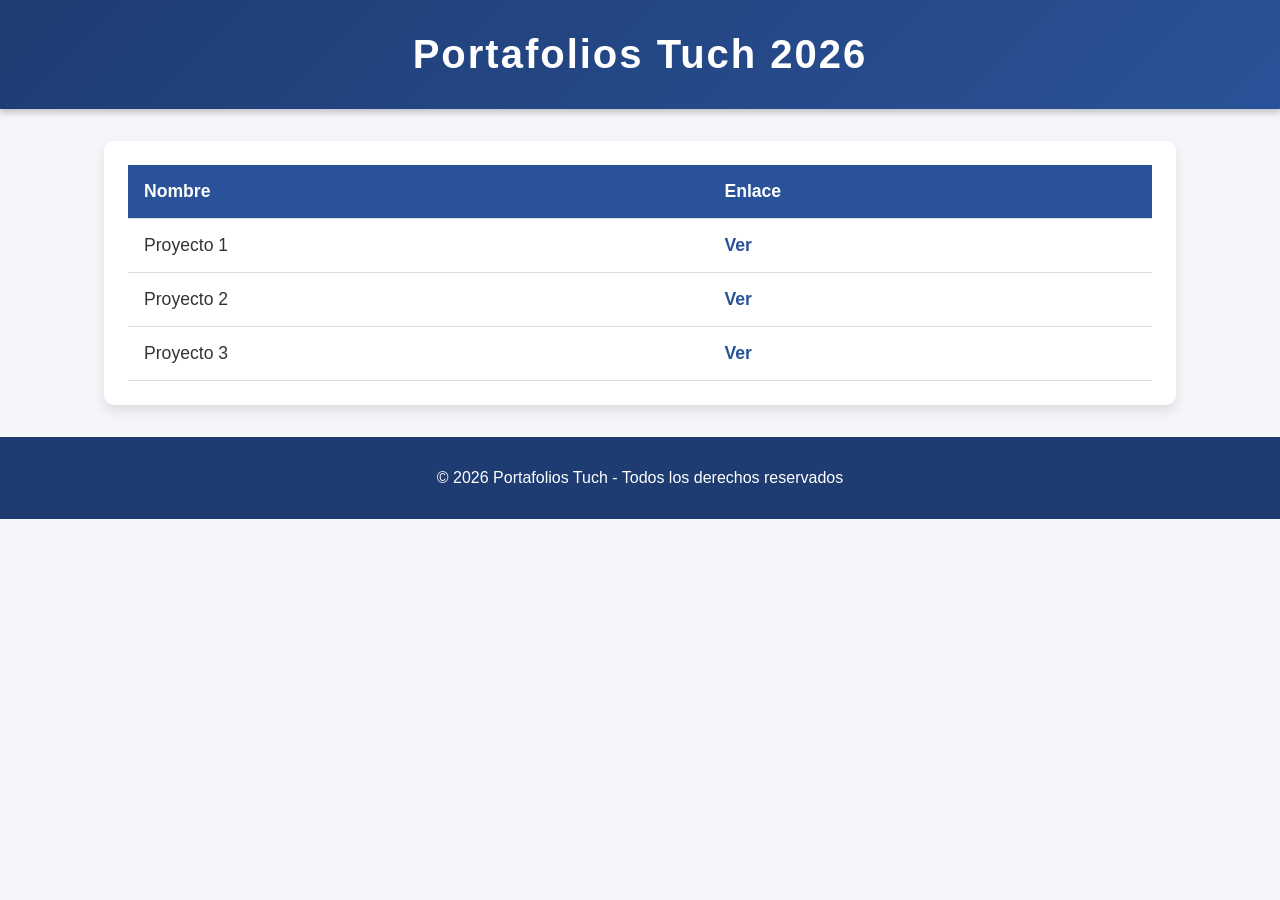
==== index.html @ 4326893e "primer repo" ====
<!DOCTYPE html>
<html lang="es">
<head>
    <meta charset="UTF-8">
    <meta name="viewport" content="width=device-width, initial-scale=1.0">
    <title>Portafolios Tuch 2026</title>
    <link rel="stylesheet" href="style.css">
</head>
<body>
    <!-- Header -->
    <header>
        <h1>Portafolios Tuch 2026</h1>
    </header>

    <!-- Sección principal -->
    <main>
        <section class="tabla-portafolio">
            <table>
                <thead>
                    <tr>
                        <th>Nombre</th>
                        <th>Enlace</th>
                    </tr>
                </thead>
                <tbody>
                    <tr>
                        <td>Proyecto 1</td>
                        <td><a href="proyecto1.html" target="_blank">Ver</a></td>
                    </tr>
                    <tr>
                        <td>Proyecto 2</td>
                        <td><a href="proyecto2.html" target="_blank">Ver</a></td>
                    </tr>
                    <tr>
                        <td>Proyecto 3</td>
                        <td><a href="proyecto3.html" target="_blank">Ver</a></td>
                    </tr>
                </tbody>
            </table>
        </section>
    </main>

    <!-- Footer -->
    <footer>
        <p>&copy; 2026 Portafolios Tuch - Todos los derechos reservados</p>
    </footer>
</body>
</html>
---- style.css ----
/* Estilos generales */
body {
    font-family: 'Segoe UI', Tahoma, Geneva, Verdana, sans-serif;
    margin: 0;
    background: #f4f6f9;
    color: #333;
}

/* Header */
header {
    background: linear-gradient(135deg, #1e3c72, #2a5298);
    color: white;
    text-align: center;
    padding: 2rem 0;
    box-shadow: 0 4px 6px rgba(0,0,0,0.2);
}

header h1 {
    margin: 0;
    font-size: 2.5rem;
    letter-spacing: 2px;
}

/* Tabla */
.tabla-portafolio {
    width: 80%;
    margin: 2rem auto;
    background: white;
    padding: 1.5rem;
    border-radius: 10px;
    box-shadow: 0 6px 12px rgba(0,0,0,0.1);
}

table {
    width: 100%;
    border-collapse: collapse;
    font-size: 1.1rem;
}

thead {
    background: #2a5298;
    color: white;
}

th, td {
    padding: 1rem;
    text-align: left;
    border-bottom: 1px solid #ddd;
}

tr:hover {
    background: #f0f4ff;
}

a {
    color: #2a5298;
    text-decoration: none;
    font-weight: bold;
}

a:hover {
    text-decoration: underline;
}

/* Footer */
footer {
    text-align: center;
    padding: 1rem;
    background: #1e3c72;
    color: white;
    margin-top: 2rem;
}
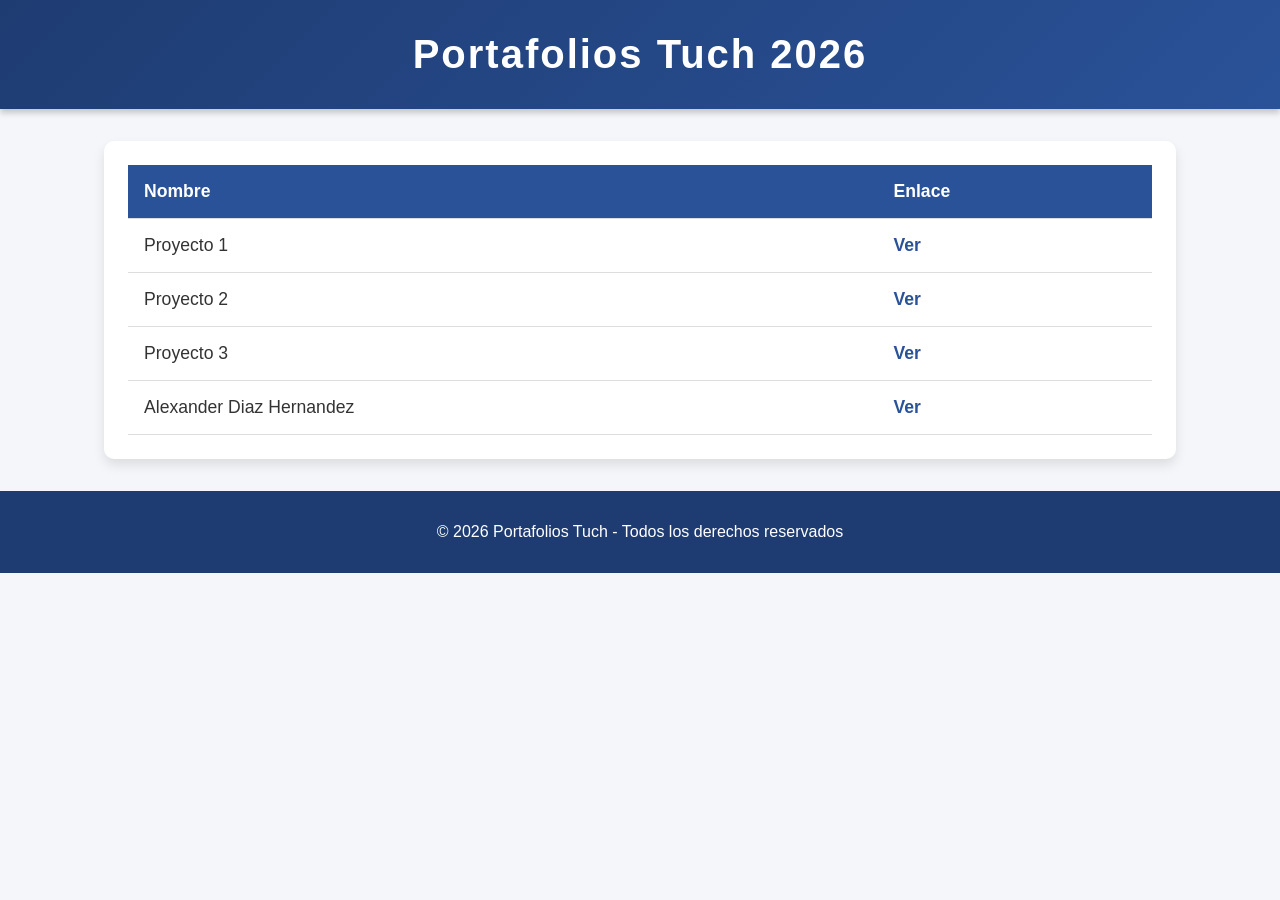
==== commit 47cecf1b: "Cree un nuevo documento llamado Alexander.html, coloque el propio estilo llamado estiloalexander.css" ====
--- a/index.html
+++ b/index.html
@@ -35,6 +35,10 @@
                         <td>Proyecto 3</td>
                         <td><a href="proyecto3.html" target="_blank">Ver</a></td>
                     </tr>
+                    <tr>
+                        <td>Alexander Diaz Hernandez</td>
+                        <td><a href="Alexander.html" target="_blank">Ver</a></td>
+                    </tr>
                 </tbody>
             </table>
         </section>
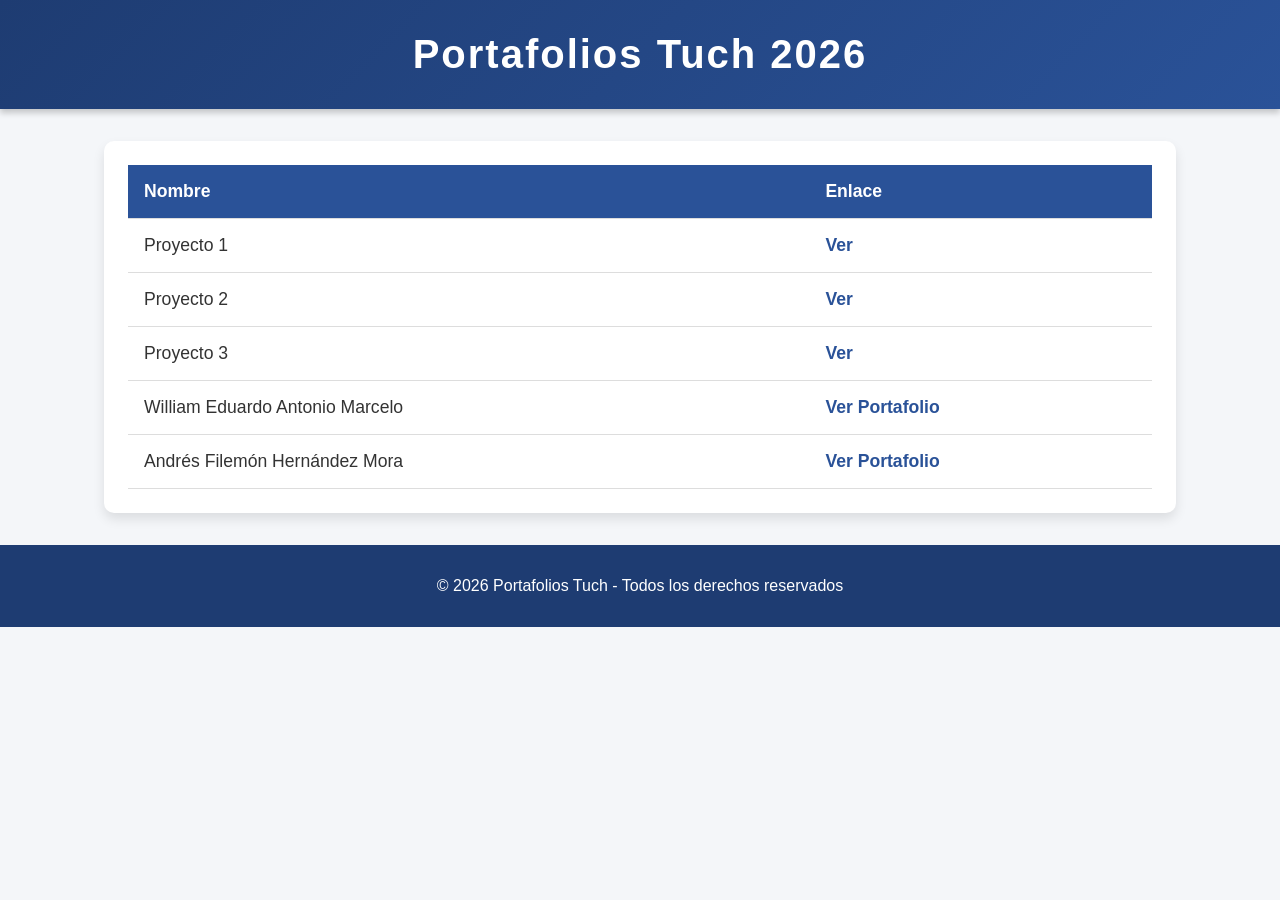
==== commit 8c70dfe3: "Curriculum vitae de William y andres" ====
--- a/index.html
+++ b/index.html
@@ -36,8 +36,12 @@
                         <td><a href="proyecto3.html" target="_blank">Ver</a></td>
                     </tr>
                     <tr>
-                        <td>Alexander Diaz Hernandez</td>
-                        <td><a href="Alexander.html" target="_blank">Ver</a></td>
+                        <td>William Eduardo Antonio Marcelo</td>
+                        <td><a href="CV_Willy.html" target="_blank">Ver Portafolio</a></td>
+                    </tr>
+                    <tr>
+                        <td>Andrés Filemón Hernández Mora</td>
+                        <td><a href="CV_Andres.html" target="_blank">Ver Portafolio</a></td>
                     </tr>
                 </tbody>
             </table>
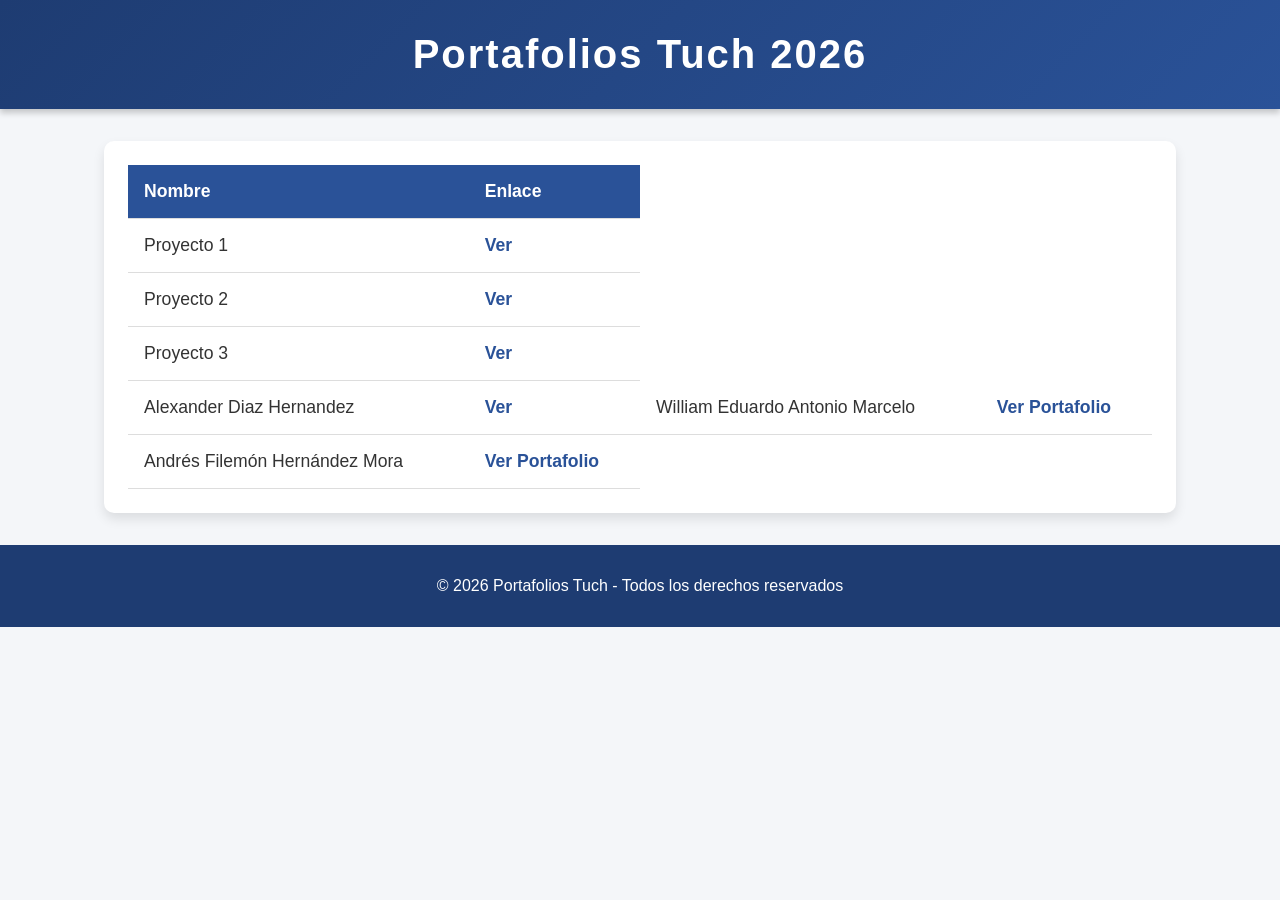
==== commit 887d7f94: "Merge branch 'master' into rama_alex" ====
--- a/index.html
+++ b/index.html
@@ -36,6 +36,8 @@
                         <td><a href="proyecto3.html" target="_blank">Ver</a></td>
                     </tr>
                     <tr>
+                        <td>Alexander Diaz Hernandez</td>
+                        <td><a href="Alexander.html" target="_blank">Ver</a></td>
                         <td>William Eduardo Antonio Marcelo</td>
                         <td><a href="CV_Willy.html" target="_blank">Ver Portafolio</a></td>
                     </tr>
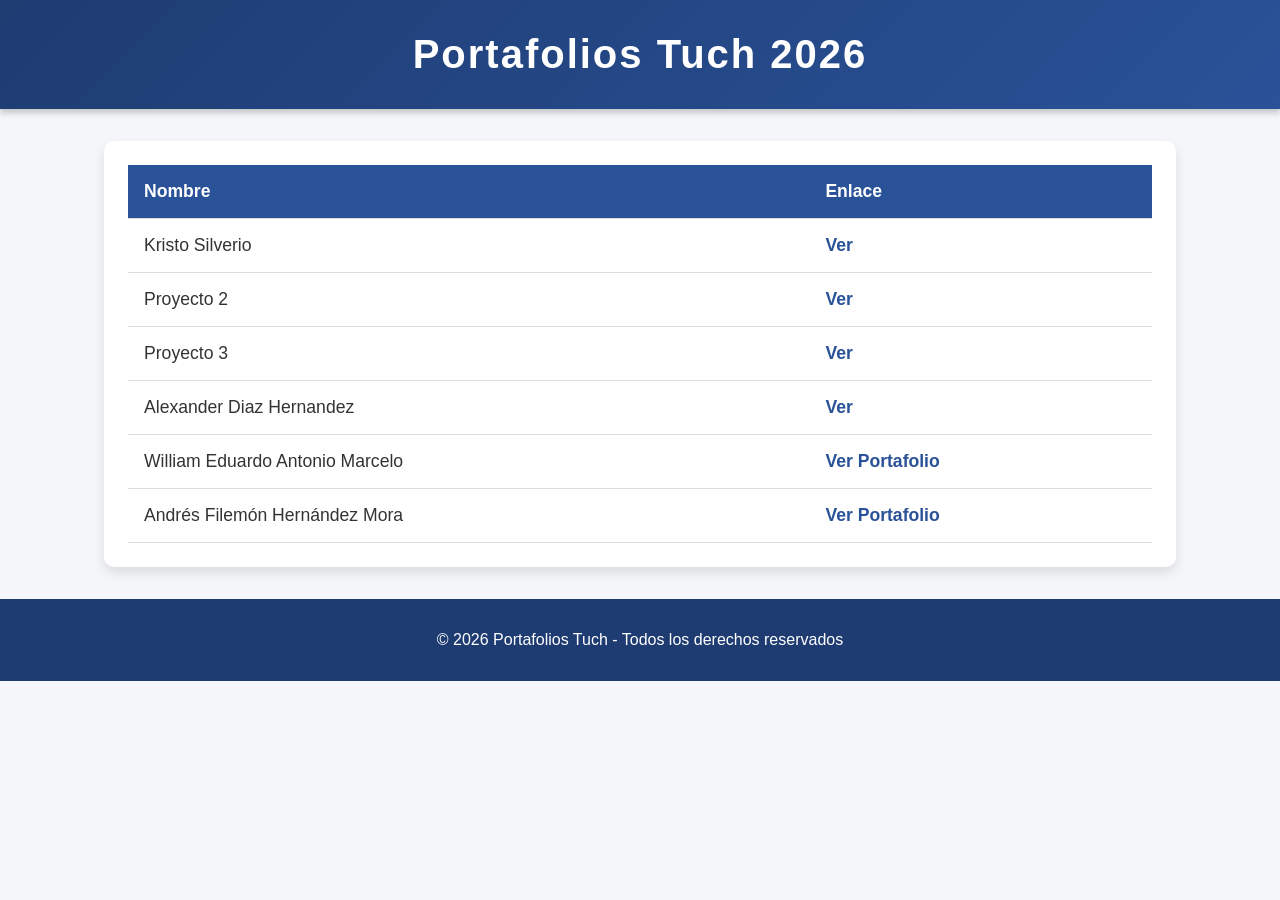
==== commit fd703232: "añadi un html con el nombre kristo" ====
--- a/index.html
+++ b/index.html
@@ -24,8 +24,8 @@
                 </thead>
                 <tbody>
                     <tr>
-                        <td>Proyecto 1</td>
-                        <td><a href="proyecto1.html" target="_blank">Ver</a></td>
+                        <td>Kristo Silverio</td>
+                        <td><a href="kristo.html" target="_blank">Ver</a></td>
                     </tr>
                     <tr>
                         <td>Proyecto 2</td>
@@ -38,6 +38,7 @@
                     <tr>
                         <td>Alexander Diaz Hernandez</td>
                         <td><a href="Alexander.html" target="_blank">Ver</a></td>
+                        <tr></tr>
                         <td>William Eduardo Antonio Marcelo</td>
                         <td><a href="CV_Willy.html" target="_blank">Ver Portafolio</a></td>
                     </tr>
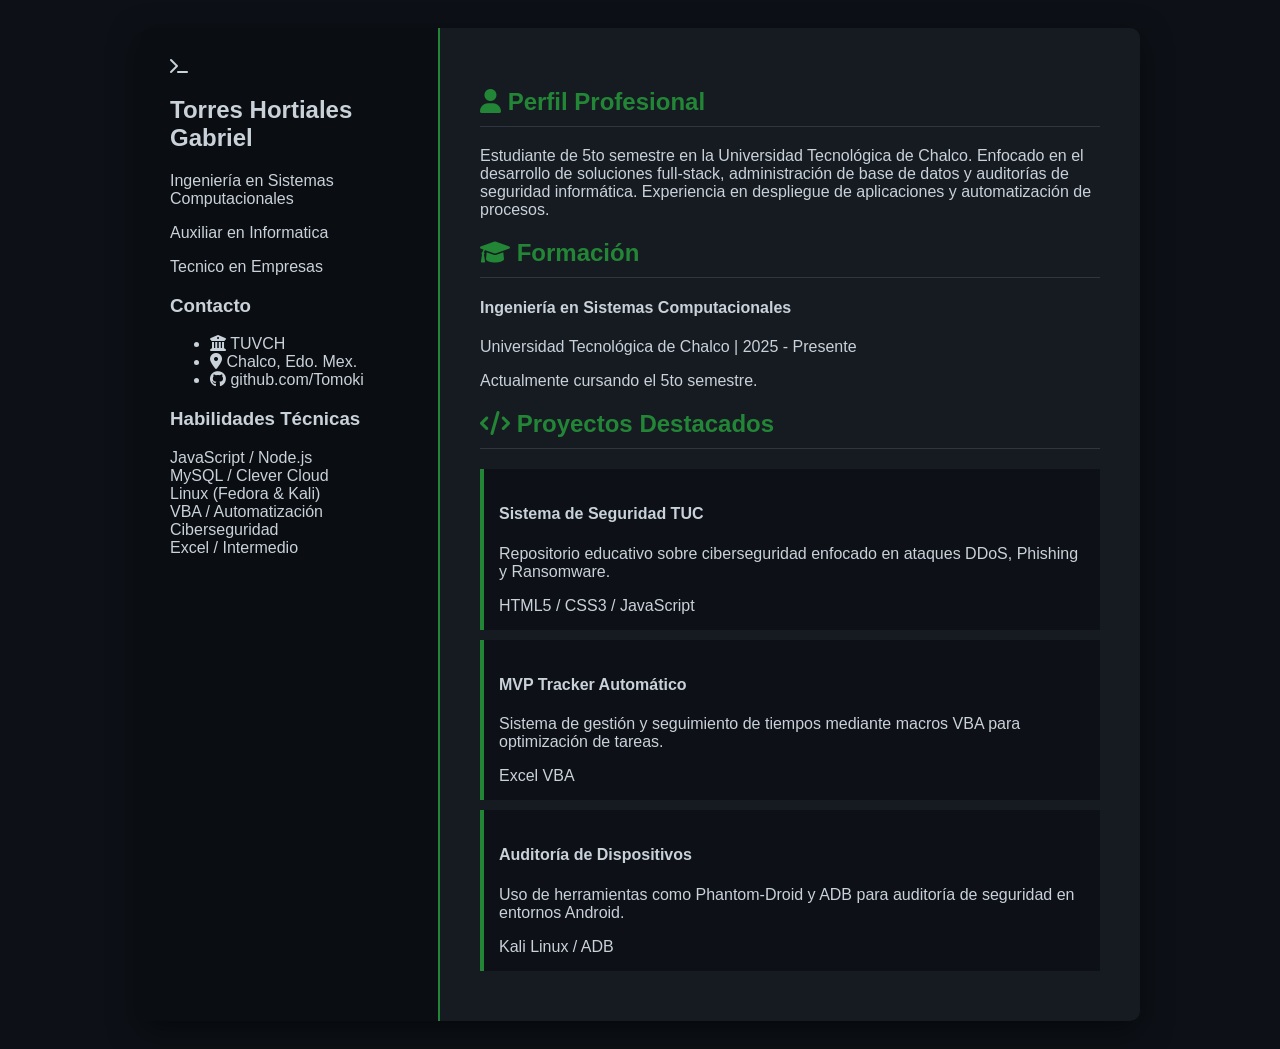
==== commit 0ec18cf2: "Add files via upload" ====
--- a/index.html
+++ b/index.html
@@ -1,59 +1,88 @@
-<!DOCTYPE html>
-<html lang="es">
-<head>
-    <meta charset="UTF-8">
-    <meta name="viewport" content="width=device-width, initial-scale=1.0">
-    <title>Portafolios Tuch 2026</title>
-    <link rel="stylesheet" href="style.css">
-</head>
-<body>
-    <!-- Header -->
-    <header>
-        <h1>Portafolios Tuch 2026</h1>
-    </header>
-
-    <!-- Sección principal -->
-    <main>
-        <section class="tabla-portafolio">
-            <table>
-                <thead>
-                    <tr>
-                        <th>Nombre</th>
-                        <th>Enlace</th>
-                    </tr>
-                </thead>
-                <tbody>
-                    <tr>
-                        <td>Kristo Silverio</td>
-                        <td><a href="kristo.html" target="_blank">Ver</a></td>
-                    </tr>
-                    <tr>
-                        <td>Proyecto 2</td>
-                        <td><a href="proyecto2.html" target="_blank">Ver</a></td>
-                    </tr>
-                    <tr>
-                        <td>Proyecto 3</td>
-                        <td><a href="proyecto3.html" target="_blank">Ver</a></td>
-                    </tr>
-                    <tr>
-                        <td>Alexander Diaz Hernandez</td>
-                        <td><a href="Alexander.html" target="_blank">Ver</a></td>
-                        <tr></tr>
-                        <td>William Eduardo Antonio Marcelo</td>
-                        <td><a href="CV_Willy.html" target="_blank">Ver Portafolio</a></td>
-                    </tr>
-                    <tr>
-                        <td>Andrés Filemón Hernández Mora</td>
-                        <td><a href="CV_Andres.html" target="_blank">Ver Portafolio</a></td>
-                    </tr>
-                </tbody>
-            </table>
-        </section>
-    </main>
-
-    <!-- Footer -->
-    <footer>
-        <p>&copy; 2026 Portafolios Tuch - Todos los derechos reservados</p>
-    </footer>
-</body>
+<!DOCTYPE html>
+<html lang="es">
+<head>
+    <meta charset="UTF-8">
+    <meta name="viewport" content="width=device-width, initial-scale=1.0">
+    <title>CV | Gabriel - Ingeniería de Sistemas</title>
+    <link rel="stylesheet" href="style.css">
+    <link rel="stylesheet" href="https://cdnjs.cloudflare.com/ajax/libs/font-awesome/6.0.0/css/all.min.css">
+</head>
+<body>
+    <div class="cv-container">
+        <aside class="sidebar">
+            <header class="profile">
+                <div class="avatar">
+                    <i class="fas fa-terminal"></i>
+                </div>
+                <h1>Torres Hortiales Gabriel</h1>
+                <p class="tag">Ingeniería en Sistemas Computacionales</p>
+                <p class="tag">Auxiliar en Informatica</p>
+                <p class="tag">Tecnico en Empresas</p>
+            </header>
+
+            <section class="contact">
+                <h3>Contacto</h3>
+                <ul>
+                    <li><i class="fas fa-university"></i> TUVCH</li>
+                    <li><i class="fas fa-location-dot"></i> Chalco, Edo. Mex.</li>
+                    <li><i class="fab fa-github"></i> github.com/Tomoki</li>
+                </ul>
+            </section>
+
+            <section class="skills">
+                <h3>Habilidades Técnicas</h3>
+                <div class="skill-tag">JavaScript / Node.js</div>
+                <div class="skill-tag">MySQL / Clever Cloud</div>
+                <div class="skill-tag">Linux (Fedora & Kali)</div>
+                <div class="skill-tag">VBA / Automatización</div>
+                <div class="skill-tag">Ciberseguridad</div>
+                <div class="skill-tag">Excel / Intermedio</div>
+            </section>
+        </aside>
+
+        <main class="main-content">
+            <section class="about">
+                <h2><i class="fas fa-user"></i> Perfil Profesional</h2>
+                <p class="text-block">
+                    Estudiante de 5to semestre en la Universidad Tecnológica de Chalco. 
+                    Enfocado en el desarrollo de soluciones full-stack, administración de base de datos 
+                    y auditorías de seguridad informática. Experiencia en despliegue de aplicaciones y automatización de procesos.
+                </p>
+            </section>
+
+            <section class="education">
+                <h2><i class="fas fa-graduation-cap"></i> Formación</h2>
+                <div class="entry">
+                    <h4>Ingeniería en Sistemas Computacionales</h4>
+                    <span class="date">Universidad Tecnológica de Chalco | 2025 - Presente</span>
+                    <p>Actualmente cursando el 5to semestre.</p>
+                </div>
+            </section>
+
+            <section class="projects">
+                <h2><i class="fas fa-code"></i> Proyectos Destacados</h2>
+                
+                <div class="project-card">
+                    <h4>Sistema de Seguridad TUC</h4>
+                    <p>Repositorio educativo sobre ciberseguridad enfocado en ataques DDoS, Phishing y Ransomware.</p>
+                    <span class="tech-used">HTML5 / CSS3 / JavaScript</span>
+                </div>
+
+                <div class="project-card">
+                    <h4>MVP Tracker Automático</h4>
+                    <p>Sistema de gestión y seguimiento de tiempos mediante macros VBA para optimización de tareas.</p>
+                    <span class="tech-used">Excel VBA</span>
+                </div>
+
+                <div class="project-card">
+                    <h4>Auditoría de Dispositivos</h4>
+                    <p>Uso de herramientas como Phantom-Droid y ADB para auditoría de seguridad en entornos Android.</p>
+                    <span class="tech-used">Kali Linux / ADB</span>
+                </div>
+            </section>
+        </main>
+    </div>
+
+    <script src="script.js"></script>
+</body>
 </html>
--- a/style.css
+++ b/style.css
@@ -1,72 +1,97 @@
-/* Estilos generales */
-body {
-    font-family: 'Segoe UI', Tahoma, Geneva, Verdana, sans-serif;
-    margin: 0;
-    background: #f4f6f9;
-    color: #333;
-}
-
-/* Header */
-header {
-    background: linear-gradient(135deg, #1e3c72, #2a5298);
-    color: white;
-    text-align: center;
-    padding: 2rem 0;
-    box-shadow: 0 4px 6px rgba(0,0,0,0.2);
-}
-
-header h1 {
-    margin: 0;
-    font-size: 2.5rem;
-    letter-spacing: 2px;
-}
-
-/* Tabla */
-.tabla-portafolio {
-    width: 80%;
-    margin: 2rem auto;
-    background: white;
-    padding: 1.5rem;
-    border-radius: 10px;
-    box-shadow: 0 6px 12px rgba(0,0,0,0.1);
-}
-
-table {
-    width: 100%;
-    border-collapse: collapse;
-    font-size: 1.1rem;
-}
-
-thead {
-    background: #2a5298;
-    color: white;
-}
-
-th, td {
-    padding: 1rem;
-    text-align: left;
-    border-bottom: 1px solid #ddd;
-}
-
-tr:hover {
-    background: #f0f4ff;
-}
-
-a {
-    color: #2a5298;
-    text-decoration: none;
-    font-weight: bold;
-}
-
-a:hover {
-    text-decoration: underline;
-}
-
-/* Footer */
-footer {
-    text-align: center;
-    padding: 1rem;
-    background: #1e3c72;
-    color: white;
-    margin-top: 2rem;
+:root {
+    --bg-color: #0d1117;
+    --card-bg: #161b22;
+    --text-color: #c9d1d9;
+    --accent-color: #238636; /* Verde tipo terminal */
+}
+
+body {
+    font-family: 'Segoe UI', Tahoma, Geneva, Verdana, sans-serif;
+    background-color: var(--bg-color);
+    color: var(--text-color);
+    display: flex;
+    justify-content: center;
+    padding: 20px;
+}
+
+.cv-container {
+    display: grid;
+    grid-template-columns: 300px 1fr;
+    max-width: 1000px;
+    background: var(--card-bg);
+    border-radius: 10px;
+    overflow: hidden;
+    box-shadow: 0 10px 30px rgba(0,0,0,0.5);
+}
+
+.sidebar {
+    background-color: #0a0d12;
+    padding: 30px;
+    border-right: 2px solid var(--accent-color);
+}
+
+.main-content {
+    padding: 40px;
+}
+
+h2 {
+    color: var(--accent-color);
+    border-bottom: 1px solid #30363d;
+    padding-bottom: 10px;
+}
+
+.project-card {
+    background: #0d1117;
+    padding: 15px;
+    border-left: 4px solid var(--accent-color);
+    margin: 10px 0;
+}
+
+#mode-toggle {
+    margin-top: 20px;
+    padding: 10px 20px;
+    background: var(--accent-color);
+    border: none;
+    color: white;
+    cursor: pointer;
+    border-radius: 5px;
+}
+
+.terminal-window {
+    background: #000;
+    color: #0f0; /* Verde Matrix */
+    font-family: 'Courier New', Courier, monospace;
+    padding: 15px;
+    border-radius: 5px;
+    border: 1px solid #333;
+    height: 200px;
+    overflow-y: auto;
+}
+
+#terminal-output {
+    margin-bottom: 10px;
+    white-space: pre-wrap;
+}
+
+.terminal-input-line {
+    display: flex;
+    gap: 10px;
+}
+
+#terminal-input {
+    background: transparent;
+    border: none;
+    color: #0f0;
+    outline: none;
+    width: 100%;
+    font-family: inherit;
+}
+
+.user-cmd {
+    color: #fff;
+    font-weight: bold;
+}
+
+.prompt {
+    color: #888;
 }
